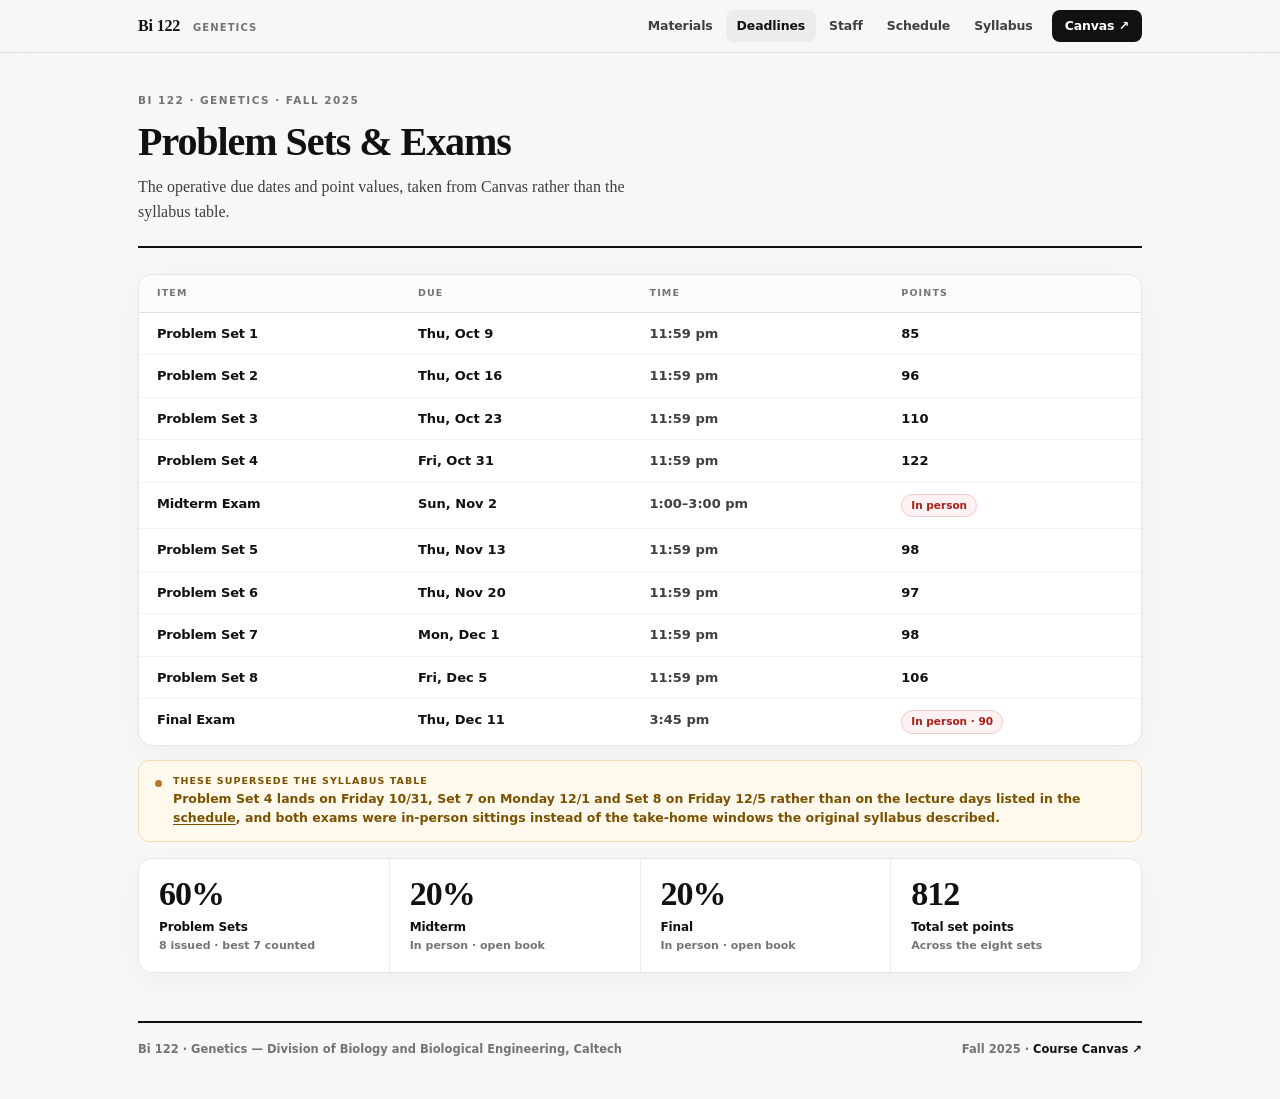
==== deadlines.html @ e80ae0d3 "Split the single page into six The one-page site had grown long enough that finding a handout meant " ====
<!DOCTYPE html>
<html lang="en">
<head>
<meta charset="utf-8">
<meta name="viewport" content="width=device-width, initial-scale=1">
<title>Problem Sets &amp; Exams · Bi 122 Genetics</title>
<meta name="description" content="Problem set due dates, point values and exam times for Bi 122: Genetics.">
<meta name="theme-color" content="#f7f7f5">
<link rel="stylesheet" href="styles.css">
</head>
<body>

<nav class="nav">
  <div class="nav-inner">
    <a class="nav-mark" href="index.html">Bi 122 <span>Genetics</span></a>
    <div class="nav-links">
      <a href="materials.html">Materials</a>
      <a href="deadlines.html" class="active" aria-current="page">Deadlines</a>
      <a href="staff.html">Staff</a>
      <a href="schedule.html">Schedule</a>
      <a href="syllabus.html">Syllabus</a>
      <a class="canvas" href="https://caltech.instructure.com/courses/9095" target="_blank" rel="noopener">Canvas ↗</a>
    </div>
  </div>
</nav>

<div class="shell">

  <header class="pagehead">
    <div class="eyebrow">Bi 122 · Genetics · Fall 2025</div>
    <h1>Problem Sets &amp; Exams</h1>
    <p class="lede">The operative due dates and point values, taken from Canvas rather than the syllabus table.</p>
  </header>

  <section class="section flush">
    <div class="panel">
      <div class="table-scroll">
        <table>
          <thead>
            <tr>
              <th scope="col">Item</th><th scope="col">Due</th>
              <th scope="col">Time</th><th scope="col">Points</th>
            </tr>
          </thead>
          <tbody>
            <tr><td class="topic">Problem Set 1</td><td class="date">Thu, Oct 9</td><td>11:59 pm</td><td class="num">85</td></tr>
            <tr><td class="topic">Problem Set 2</td><td class="date">Thu, Oct 16</td><td>11:59 pm</td><td class="num">96</td></tr>
            <tr><td class="topic">Problem Set 3</td><td class="date">Thu, Oct 23</td><td>11:59 pm</td><td class="num">110</td></tr>
            <tr><td class="topic">Problem Set 4</td><td class="date">Fri, Oct 31</td><td>11:59 pm</td><td class="num">122</td></tr>
            <tr class="rule">
              <td class="topic">Midterm Exam</td><td class="date">Sun, Nov 2</td>
              <td>1:00–3:00 pm</td><td><span class="tag exam">In person</span></td>
            </tr>
            <tr class="rule"><td class="topic">Problem Set 5</td><td class="date">Thu, Nov 13</td><td>11:59 pm</td><td class="num">98</td></tr>
            <tr><td class="topic">Problem Set 6</td><td class="date">Thu, Nov 20</td><td>11:59 pm</td><td class="num">97</td></tr>
            <tr><td class="topic">Problem Set 7</td><td class="date">Mon, Dec 1</td><td>11:59 pm</td><td class="num">98</td></tr>
            <tr><td class="topic">Problem Set 8</td><td class="date">Fri, Dec 5</td><td>11:59 pm</td><td class="num">106</td></tr>
            <tr class="rule">
              <td class="topic">Final Exam</td><td class="date">Thu, Dec 11</td>
              <td>3:45 pm</td><td><span class="tag exam">In person · 90</span></td>
            </tr>
          </tbody>
        </table>
      </div>
    </div>

    <div class="callout">
      <div>
        <span class="callout-tag">These supersede the syllabus table</span>
        Problem Set 4 lands on Friday 10/31, Set 7 on Monday 12/1 and Set 8 on Friday 12/5 rather
        than on the lecture days listed in the <a href="schedule.html"><strong>schedule</strong></a>,
        and both exams were in-person sittings
        instead of the take-home windows the original syllabus described.
      </div>
    </div>

    <div class="panel" style="margin-top:16px">
      <div class="stats">
        <div class="stat">
          <div class="stat-value">60%</div>
          <div class="stat-label">Problem Sets</div>
          <div class="stat-sub">8 issued · best 7 counted</div>
        </div>
        <div class="stat">
          <div class="stat-value">20%</div>
          <div class="stat-label">Midterm</div>
          <div class="stat-sub">In person · open book</div>
        </div>
        <div class="stat">
          <div class="stat-value">20%</div>
          <div class="stat-label">Final</div>
          <div class="stat-sub">In person · open book</div>
        </div>
        <div class="stat">
          <div class="stat-value">812</div>
          <div class="stat-label">Total set points</div>
          <div class="stat-sub">Across the eight sets</div>
        </div>
      </div>
    </div>
  </section>

  <footer class="footer">
    <span>Bi 122 · Genetics — Division of Biology and Biological Engineering, Caltech</span>
    <span>Fall 2025 · <a href="https://caltech.instructure.com/courses/9095" target="_blank" rel="noopener">Course Canvas ↗</a></span>
  </footer>

</div>
</body>
</html>
---- styles.css ----
/* ── Bi 122 · Genetics ─────────────────────────────────────────────── */

:root {
  --background: #f7f7f5;
  --panel: #ffffff;
  --surface: #f3f3f1;
  --surface-hover: #ececea;
  --ink: #111111;
  --muted: #747474;
  --muted-strong: #3f3f3f;
  --border: #dededb;
  --border-soft: #ececea;
  --danger: #b42318;
  --shadow: 0 10px 32px rgba(17, 17, 17, 0.055);
  --panel-shadow: 0 8px 28px rgba(0, 0, 0, 0.035);
  --ease: cubic-bezier(0.2, 0.8, 0.2, 1);
  --serif: Charter, "Bitstream Charter", "Iowan Old Style", "Palatino Linotype",
    Palatino, "Book Antiqua", Georgia, ui-serif, serif;
  --sans: Inter, ui-sans-serif, system-ui, -apple-system, BlinkMacSystemFont,
    "Segoe UI", sans-serif;
  --mono: ui-monospace, SFMono-Regular, Menlo, Monaco, Consolas, monospace;
}

*,
*::before,
*::after {
  box-sizing: border-box;
}

html {
  scroll-behavior: smooth;
  scroll-padding-top: 76px;
}

body {
  margin: 0;
  min-width: 320px;
  background: var(--background);
  color: var(--ink);
  font-family: var(--sans);
  font-size: 13.5px;
  line-height: 1.5;
  font-synthesis: none;
  text-rendering: optimizeLegibility;
  -webkit-font-smoothing: antialiased;
  -moz-osx-font-smoothing: grayscale;
}

::selection {
  background: #ddddda;
}

a {
  color: var(--ink);
  text-decoration: none;
}

a:focus-visible,
button:focus-visible {
  outline: 2px solid var(--ink);
  outline-offset: 3px;
  border-radius: 3px;
}

/* ── Shell ─────────────────────────────────────────────────────────── */

.shell {
  max-width: 1060px;
  margin: 0 auto;
  padding: 0 28px 40px;
}

/* ── Nav ───────────────────────────────────────────────────────────── */

.nav {
  position: sticky;
  top: 0;
  z-index: 20;
  background: rgba(247, 247, 245, 0.9);
  backdrop-filter: saturate(180%) blur(14px);
  -webkit-backdrop-filter: saturate(180%) blur(14px);
  border-bottom: 1px solid var(--border);
}

.nav-inner {
  max-width: 1060px;
  margin: 0 auto;
  padding: 10px 28px;
  display: flex;
  align-items: center;
  justify-content: space-between;
  gap: 16px;
}

.nav-mark {
  font-family: var(--serif);
  font-size: 16px;
  font-weight: 700;
  letter-spacing: -0.01em;
  white-space: nowrap;
  color: var(--ink);
}

.nav-mark span {
  font-family: var(--sans);
  font-size: 10px;
  font-weight: 800;
  letter-spacing: 0.11em;
  text-transform: uppercase;
  color: var(--muted);
  margin-left: 9px;
}

.nav-links {
  display: flex;
  align-items: center;
  gap: 2px;
  flex-wrap: wrap;
}

.nav-links a {
  display: inline-flex;
  align-items: center;
  height: 32px;
  padding: 0 11px;
  border-radius: 8px;
  font-size: 12.5px;
  font-weight: 650;
  letter-spacing: -0.01em;
  color: var(--muted-strong);
  transition: background 0.18s var(--ease), color 0.18s var(--ease);
}

.nav-links a:hover {
  background: var(--surface-hover);
  color: var(--ink);
}

.nav-links a.active {
  background: var(--surface-hover);
  color: var(--ink);
  font-weight: 700;
}

.nav-links a.canvas {
  margin-left: 6px;
  background: var(--ink);
  color: #fff;
  font-weight: 700;
  padding: 0 13px;
}

.nav-links a.canvas:hover {
  background: #000;
  color: #fff;
}

/* ── Masthead ──────────────────────────────────────────────────────── */

.masthead {
  padding: 52px 0 30px;
  border-bottom: 2px solid var(--ink);
}

.eyebrow {
  font-size: 10.5px;
  font-weight: 800;
  letter-spacing: 0.14em;
  text-transform: uppercase;
  color: var(--muted);
}

.masthead h1 {
  font-family: var(--serif);
  margin: 14px 0 0;
  font-size: clamp(34px, 6vw, 54px);
  font-weight: 700;
  letter-spacing: -0.028em;
  line-height: 1.02;
}

.masthead .lede {
  margin: 14px 0 0;
  max-width: 60ch;
  font-family: var(--serif);
  font-size: 17px;
  line-height: 1.55;
  color: var(--muted-strong);
}

.meta-row {
  display: flex;
  flex-wrap: wrap;
  margin: 28px 0 0;
  background: var(--panel);
  border: 1px solid var(--border-soft);
  border-radius: 12px;
  overflow: hidden;
}

.meta-cell {
  flex: 1 1 138px;
  padding: 12px 15px;
  border-left: 1px solid var(--border-soft);
}

.meta-cell:first-child {
  border-left: 0;
}

.meta-cell dt {
  font-size: 9.5px;
  font-weight: 800;
  letter-spacing: 0.12em;
  text-transform: uppercase;
  color: var(--muted);
}

.meta-cell dd {
  margin: 4px 0 0;
  font-size: 13.5px;
  font-weight: 700;
  letter-spacing: -0.015em;
}

/* ── Page header (subpages) ────────────────────────────────────────── */

.pagehead {
  padding: 40px 0 22px;
  border-bottom: 2px solid var(--ink);
}

.pagehead h1 {
  font-family: var(--serif);
  margin: 12px 0 0;
  font-size: clamp(28px, 4.4vw, 40px);
  font-weight: 700;
  letter-spacing: -0.026em;
  line-height: 1.05;
}

.pagehead .lede {
  margin: 12px 0 0;
  max-width: 62ch;
  font-family: var(--serif);
  font-size: 16px;
  line-height: 1.55;
  color: var(--muted-strong);
}

/* ── Hub cards (home) ──────────────────────────────────────────────── */

.cards {
  display: grid;
  grid-template-columns: repeat(auto-fit, minmax(268px, 1fr));
  gap: 14px;
}

.card {
  display: block;
  padding: 20px 22px 18px;
  background: var(--panel);
  border: 1px solid #e5e5e5;
  border-radius: 14px;
  box-shadow: var(--panel-shadow);
  transition: transform 0.2s var(--ease), box-shadow 0.2s var(--ease),
    border-color 0.2s var(--ease);
}

.card:hover {
  transform: translateY(-3px);
  box-shadow: var(--shadow);
  border-color: #d6d6d3;
}

.card-num {
  font-size: 10px;
  font-weight: 800;
  letter-spacing: 0.13em;
  color: var(--accent-soft, #a8a8a3);
}

.card-title {
  font-family: var(--serif);
  margin-top: 9px;
  font-size: 20px;
  font-weight: 700;
  letter-spacing: -0.022em;
}

.card-desc {
  margin: 8px 0 0;
  font-size: 13px;
  font-weight: 500;
  color: var(--muted-strong);
  line-height: 1.5;
}

.card-meta {
  margin-top: 14px;
  padding-top: 11px;
  border-top: 1px solid var(--border-soft);
  font-size: 11px;
  font-weight: 700;
  letter-spacing: 0.02em;
  color: var(--muted);
}

/* ── Sections ──────────────────────────────────────────────────────── */

.section {
  padding-top: 44px;
}

.section.flush {
  padding-top: 26px;
}

.section-head {
  display: flex;
  align-items: baseline;
  justify-content: space-between;
  gap: 14px;
  flex-wrap: wrap;
  padding-bottom: 10px;
  margin-bottom: 18px;
  border-bottom: 1px solid var(--border);
}

.section h2 {
  font-family: var(--serif);
  margin: 0;
  font-size: 25px;
  font-weight: 700;
  letter-spacing: -0.02em;
}

.section-note {
  font-size: 12px;
  font-weight: 650;
  color: var(--muted);
}

/* ── Panels ────────────────────────────────────────────────────────── */

.panel {
  background: var(--panel);
  border: 1px solid #e5e5e5;
  border-radius: 14px;
  box-shadow: var(--panel-shadow);
  overflow: hidden;
}

.panel-pad {
  padding: 20px 22px;
}

.prose p {
  margin: 0 0 12px;
  color: var(--muted-strong);
  max-width: 76ch;
}

.prose p:last-child {
  margin-bottom: 0;
}

.prose strong {
  color: var(--ink);
  font-weight: 700;
}

.grid-2 {
  display: grid;
  grid-template-columns: repeat(2, 1fr);
  gap: 16px;
}

.sub {
  font-size: 9.5px;
  font-weight: 800;
  letter-spacing: 0.12em;
  text-transform: uppercase;
  color: var(--muted);
  margin-bottom: 10px;
}

/* ── People ────────────────────────────────────────────────────────── */

.people {
  display: grid;
  grid-template-columns: repeat(auto-fit, minmax(196px, 1fr));
  gap: 14px;
}

.person {
  display: flex;
  gap: 13px;
  align-items: center;
  padding: 13px;
  background: var(--panel);
  border: 1px solid #e5e5e5;
  border-radius: 12px;
  box-shadow: var(--panel-shadow);
  transition: transform 0.2s var(--ease), box-shadow 0.2s var(--ease);
}

.person:hover {
  transform: translateY(-2px);
  box-shadow: var(--shadow);
}

.person img {
  flex: none;
  width: 56px;
  height: 74px;
  object-fit: cover;
  border-radius: 8px;
  background: var(--surface);
  border: 1px solid var(--border-soft);
}

.person.lead {
  border-color: #d6d6d3;
}

.person.lead .person-role {
  color: var(--ink);
}

.person-role {
  font-size: 9.5px;
  font-weight: 800;
  letter-spacing: 0.11em;
  text-transform: uppercase;
  color: var(--muted);
}

.person-name {
  font-family: var(--serif);
  font-size: 15px;
  font-weight: 700;
  letter-spacing: -0.015em;
  margin-top: 2px;
}

.person-mail {
  display: block;
  margin-top: 3px;
  font-size: 11.5px;
  font-weight: 600;
  color: var(--muted);
  word-break: break-word;
  transition: color 0.18s var(--ease);
}

.person-mail:hover {
  color: var(--ink);
}

.alumni {
  display: flex;
  flex-wrap: wrap;
  gap: 8px;
  align-items: center;
}

.alum {
  display: inline-flex;
  align-items: baseline;
  gap: 8px;
  padding: 7px 13px;
  border-radius: 999px;
  border: 1px solid var(--border);
  background: var(--panel);
  font-size: 12.5px;
  font-weight: 650;
}

.alum span {
  font-size: 11px;
  color: var(--muted);
  font-weight: 600;
}

/* ── Materials ─────────────────────────────────────────────────────── */

.wk {
  border-bottom: 1px solid var(--border-soft);
}

.wk:last-child {
  border-bottom: 0;
}

.wk-head {
  display: flex;
  align-items: baseline;
  gap: 10px;
  padding: 11px 20px 7px;
  background: #fbfbfa;
  border-bottom: 1px solid var(--border-soft);
}

.wk-num {
  font-size: 10px;
  font-weight: 800;
  letter-spacing: 0.12em;
  text-transform: uppercase;
  color: var(--muted);
}

.file {
  display: flex;
  align-items: center;
  gap: 12px;
  padding: 11px 20px;
  border-bottom: 1px solid #f4f4f2;
  transition: background 0.15s var(--ease);
}

.file:last-child {
  border-bottom: 0;
}

.file:hover {
  background: #fafafa;
}

.file-thumb {
  flex: none;
  width: 54px;
  height: 40px;
  object-fit: contain;
  border-radius: 4px;
  border: 1px solid var(--border);
  background: #fff;
}

.file-name {
  font-size: 13.5px;
  font-weight: 700;
  letter-spacing: -0.015em;
  flex: 1;
  min-width: 0;
}

.file-name .rev {
  display: inline-block;
  margin-left: 8px;
  padding: 2px 8px;
  border-radius: 999px;
  background: var(--ink);
  color: #fff;
  font-size: 9.5px;
  font-weight: 800;
  letter-spacing: 0.07em;
  text-transform: uppercase;
  vertical-align: 1px;
}

.file-meta {
  flex: none;
  font-family: var(--mono);
  font-size: 11px;
  color: var(--muted);
  white-space: nowrap;
}

.file-dl {
  flex: none;
  font-size: 11.5px;
  font-weight: 700;
  color: var(--muted);
  padding: 5px 10px;
  border-radius: 8px;
  border: 1px solid transparent;
  transition: all 0.15s var(--ease);
}

.file:hover .file-dl {
  color: var(--ink);
  border-color: var(--border);
  background: var(--panel);
}

/* ── Tables ────────────────────────────────────────────────────────── */

.table-scroll {
  overflow-x: auto;
}

table {
  width: 100%;
  border-collapse: collapse;
  min-width: 600px;
}

thead th {
  text-align: left;
  padding: 11px 18px;
  font-size: 9.5px;
  font-weight: 800;
  letter-spacing: 0.12em;
  text-transform: uppercase;
  color: var(--muted);
  background: #fbfbfa;
  border-bottom: 1px solid var(--border);
  white-space: nowrap;
}

tbody td {
  padding: 11px 18px;
  border-bottom: 1px solid #f4f4f2;
  vertical-align: top;
  font-size: 13px;
  font-weight: 600;
  color: var(--muted-strong);
}

tbody tr:last-child td {
  border-bottom: 0;
}

tbody tr:hover td {
  background: #fafafa;
}

td.week {
  font-size: 10.5px;
  font-weight: 800;
  letter-spacing: 0.07em;
  color: var(--muted);
  white-space: nowrap;
}

td.date {
  font-weight: 700;
  color: var(--ink);
  white-space: nowrap;
  font-variant-numeric: tabular-nums;
}

td.topic {
  font-weight: 700;
  color: var(--ink);
  letter-spacing: -0.015em;
}

td.reading {
  font-family: var(--mono);
  font-size: 11px;
  color: var(--muted);
  white-space: nowrap;
}

td.num {
  font-variant-numeric: tabular-nums;
  font-weight: 700;
  color: var(--ink);
}

.rule td {
  border-top: 1px solid var(--border);
}

.tag {
  display: inline-block;
  padding: 3px 9px;
  border-radius: 999px;
  font-size: 10.5px;
  font-weight: 700;
  white-space: nowrap;
  background: var(--ink);
  border: 1px solid var(--ink);
  color: #fff;
}

.tag.exam {
  background: #fef2f2;
  border-color: #f4c9c9;
  color: #a62016;
}

.row-off td.topic {
  color: var(--muted);
  font-weight: 650;
}

/* ── Stat strip ────────────────────────────────────────────────────── */

.stats {
  display: grid;
  grid-template-columns: repeat(auto-fit, minmax(150px, 1fr));
  gap: 1px;
  background: var(--border-soft);
}

.stat {
  background: var(--panel);
  padding: 18px 20px;
}

.stat-value {
  font-family: var(--serif);
  font-size: clamp(26px, 4.5vw, 34px);
  font-weight: 700;
  letter-spacing: -0.03em;
  line-height: 1;
}

.stat-label {
  margin-top: 7px;
  font-size: 12px;
  font-weight: 700;
  letter-spacing: -0.01em;
}

.stat-sub {
  margin-top: 2px;
  font-size: 11px;
  font-weight: 600;
  color: var(--muted);
}

.scale {
  display: flex;
  flex-wrap: wrap;
  gap: 6px;
  margin-top: 12px;
}

.grade {
  display: inline-flex;
  align-items: baseline;
  gap: 7px;
  padding: 6px 12px;
  border-radius: 999px;
  border: 1px solid #e0e0e0;
  font-size: 12px;
  font-weight: 650;
}

.grade b {
  font-weight: 800;
}

/* ── Callout ───────────────────────────────────────────────────────── */

.callout {
  display: flex;
  gap: 11px;
  padding: 13px 16px;
  border-radius: 11px;
  background: #fff8ec;
  border: 1px solid #f0dcb4;
  color: #7a5200;
  font-size: 12.5px;
  font-weight: 620;
  margin-top: 14px;
}

.callout::before {
  content: "";
  flex: none;
  width: 7px;
  height: 7px;
  margin-top: 6px;
  border-radius: 999px;
  background: #b7791f;
}

.callout a,
.prose a {
  color: inherit;
  text-decoration: underline;
  text-decoration-thickness: 1px;
  text-underline-offset: 2px;
}

.callout a:hover,
.prose a:hover {
  text-decoration-thickness: 2px;
}

.callout-tag {
  display: block;
  font-weight: 800;
  font-size: 9.5px;
  letter-spacing: 0.11em;
  text-transform: uppercase;
  margin-bottom: 2px;
}

.callout.plain {
  background: var(--surface);
  border-color: var(--border);
  color: var(--muted-strong);
}

.callout.plain::before {
  background: var(--muted);
}

/* ── Book ──────────────────────────────────────────────────────────── */

.book {
  display: flex;
  gap: 14px;
  align-items: flex-start;
}

.book-spine {
  flex: none;
  width: 40px;
  height: 56px;
  border-radius: 3px 7px 7px 3px;
  background: var(--surface);
  border: 1px solid var(--border);
  border-left: 4px solid var(--ink);
}

.book-title {
  font-family: var(--serif);
  font-size: 16px;
  font-weight: 700;
  letter-spacing: -0.015em;
}

.book-meta {
  margin-top: 3px;
  font-size: 12.5px;
  font-weight: 600;
  color: var(--muted);
}

.isbn {
  display: inline-block;
  margin-top: 8px;
  padding: 3px 8px;
  border-radius: 6px;
  background: var(--surface);
  border: 1px solid var(--border-soft);
  font-family: var(--mono);
  font-size: 10.5px;
  color: var(--muted-strong);
}

/* ── Document viewer ───────────────────────────────────────────────── */

.viewer {
  position: fixed;
  inset: 0;
  z-index: 60;
  display: flex;
  flex-direction: column;
  padding: 22px;
  gap: 12px;
  background: rgba(24, 24, 22, 0.55);
  backdrop-filter: blur(6px);
  -webkit-backdrop-filter: blur(6px);
  animation: viewer-in 0.2s var(--ease);
}

.viewer[hidden] {
  display: none;
}

@keyframes viewer-in {
  from { opacity: 0; }
  to   { opacity: 1; }
}

.viewer-bar {
  flex: none;
  display: flex;
  align-items: center;
  justify-content: space-between;
  gap: 14px;
  max-width: 1200px;
  width: 100%;
  margin: 0 auto;
}

.viewer-title {
  font-family: var(--serif);
  font-size: 17px;
  font-weight: 700;
  letter-spacing: -0.015em;
  color: #fff;
  overflow: hidden;
  text-overflow: ellipsis;
  white-space: nowrap;
}

.viewer-actions {
  flex: none;
  display: flex;
  gap: 7px;
}

.vbtn {
  display: inline-flex;
  align-items: center;
  height: 32px;
  padding: 0 13px;
  border-radius: 9px;
  border: 1px solid rgba(255, 255, 255, 0.28);
  background: transparent;
  color: #fff;
  font-family: var(--sans);
  font-size: 12.5px;
  font-weight: 700;
  letter-spacing: -0.01em;
  cursor: pointer;
  transition: background 0.15s var(--ease), border-color 0.15s var(--ease);
}

.vbtn:hover {
  background: rgba(255, 255, 255, 0.14);
  border-color: rgba(255, 255, 255, 0.5);
}

.vbtn.solid {
  background: #fff;
  border-color: #fff;
  color: var(--ink);
}

.vbtn.solid:hover {
  background: #ececea;
}

.viewer:focus-visible,
.vbtn:focus-visible {
  outline: 2px solid #fff;
  outline-offset: 3px;
}

.viewer-body {
  flex: 1;
  min-height: 0;
  max-width: 1200px;
  width: 100%;
  margin: 0 auto;
  border-radius: 12px;
  overflow: hidden;
  background: var(--panel);
  box-shadow: 0 24px 60px rgba(0, 0, 0, 0.3);
}

.viewer-body iframe {
  width: 100%;
  height: 100%;
  border: 0;
  display: block;
}

@media (max-width: 640px) {
  .viewer {
    padding: 12px;
    gap: 9px;
  }
  .viewer-title {
    font-size: 14px;
  }
  .vbtn {
    height: 34px;
    padding: 0 11px;
    font-size: 12px;
  }
  #viewerTab {
    display: none;
  }
}

/* ── Footer ────────────────────────────────────────────────────────── */

.footer {
  margin-top: 48px;
  border-top: 2px solid var(--ink);
  padding: 18px 0 0;
  display: flex;
  justify-content: space-between;
  gap: 12px;
  flex-wrap: wrap;
  font-size: 11.5px;
  font-weight: 650;
  color: var(--muted);
}

/* ── Responsive ────────────────────────────────────────────────────── */

@media (max-width: 900px) {
  .nav-inner {
    flex-direction: column;
    align-items: flex-start;
    gap: 6px;
  }
  .grid-2 {
    grid-template-columns: 1fr;
  }
}

@media (max-width: 640px) {
  .shell {
    padding: 0 16px 32px;
  }
  .nav-inner {
    padding: 9px 16px;
  }
  .masthead {
    padding: 30px 0 24px;
  }
  .panel-pad {
    padding: 16px;
  }
  .file,
  .wk-head {
    padding-left: 14px;
    padding-right: 14px;
  }
  .file-meta {
    display: none;
  }
  .stat {
    padding: 15px 16px;
  }
}

@media (prefers-reduced-motion: reduce) {
  html {
    scroll-behavior: auto;
  }
  *,
  *::before,
  *::after {
    transition-duration: 0.01ms !important;
    animation-duration: 0.01ms !important;
  }
}
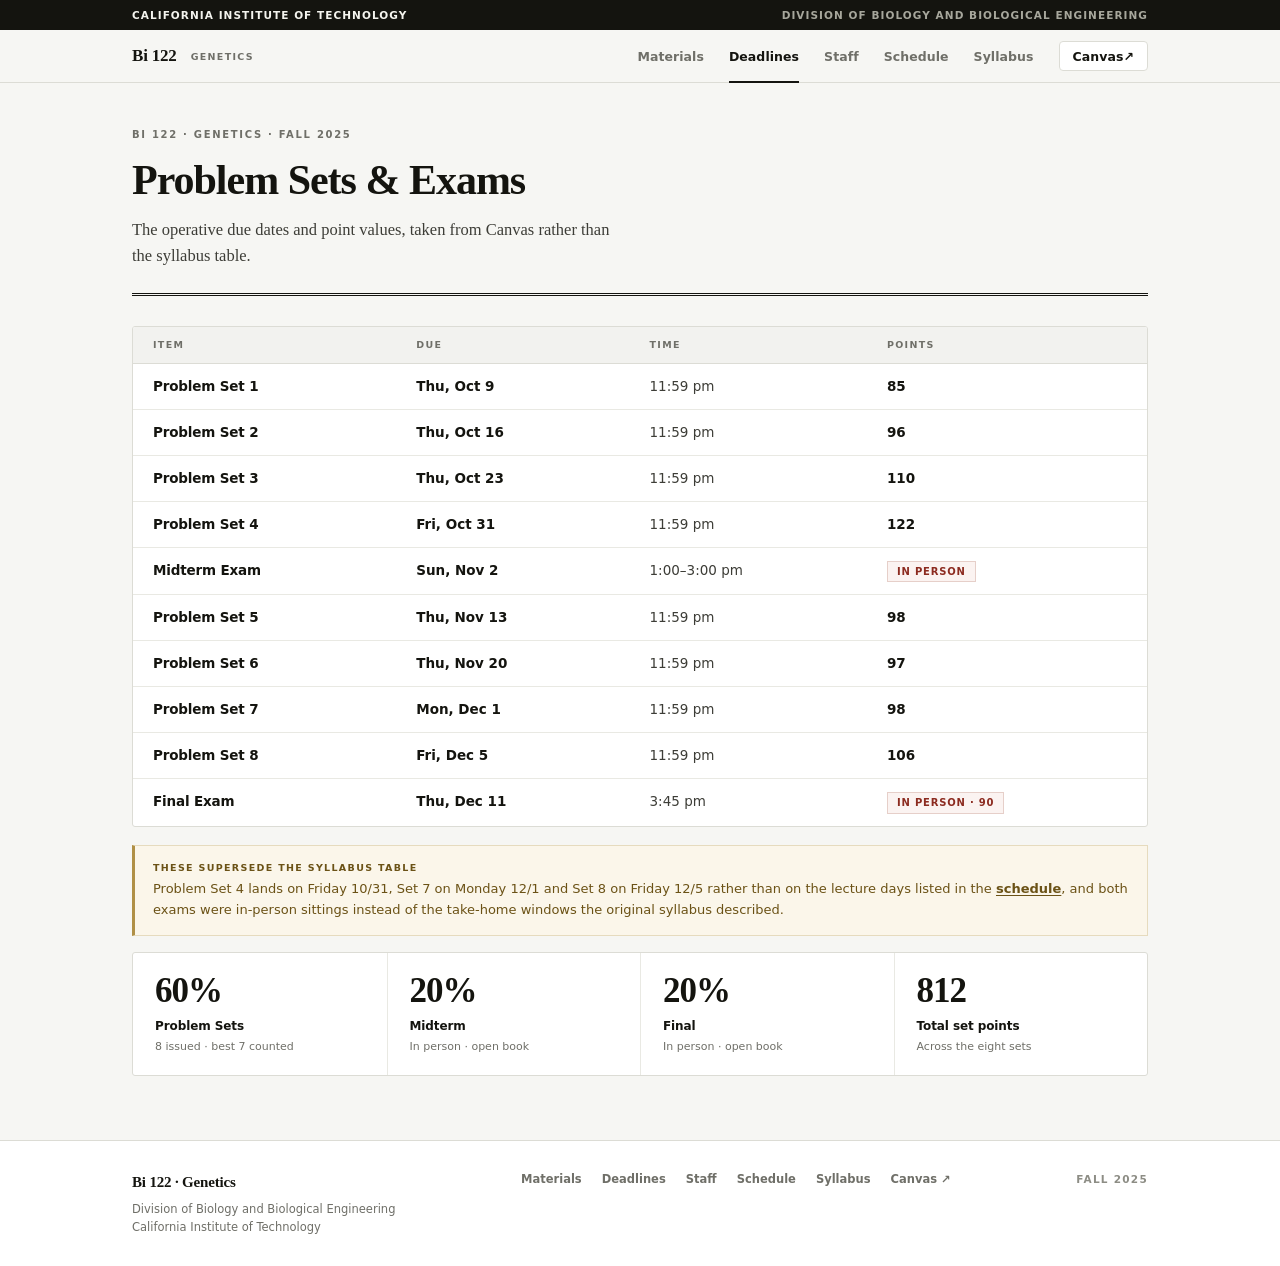
==== commit efc93e40: "Restyle toward an institutional look Trades the card-and-shadow treatment for a flat, ruled system: " ====
--- a/deadlines.html
+++ b/deadlines.html
@@ -6,25 +6,42 @@
 <title>Problem Sets &amp; Exams · Bi 122 Genetics</title>
 <meta name="description" content="Problem set due dates, point values and exam times for Bi 122: Genetics.">
 <meta name="theme-color" content="#f7f7f5">
+<link rel="icon" href="favicon.svg" type="image/svg+xml">
+<meta property="og:type" content="website">
+<meta property="og:site_name" content="Bi 122 · Genetics — Caltech">
+<meta property="og:title" content="Problem Sets &amp; Exams · Bi 122 Genetics">
+<meta property="og:description" content="Problem set due dates, point values and exam times for Bi 122: Genetics.">
+<meta property="og:url" content="https://bi122resources.rishib.com/deadlines.html">
+<meta name="twitter:card" content="summary">
+<link rel="canonical" href="https://bi122resources.rishib.com/deadlines.html">
 <link rel="stylesheet" href="styles.css">
 </head>
 <body>
 
-<nav class="nav">
+<a class="skip" href="#main">Skip to content</a>
+
+<div class="topbar">
+  <div class="topbar-inner">
+    <span class="topbar-org">California Institute of Technology</span>
+    <span class="topbar-div">Division of Biology and Biological Engineering</span>
+  </div>
+</div>
+
+<nav class="nav" aria-label="Course sections">
   <div class="nav-inner">
-    <a class="nav-mark" href="index.html">Bi 122 <span>Genetics</span></a>
+    <a class="nav-mark" href="index.html">Bi&nbsp;122 <span>Genetics</span></a>
     <div class="nav-links">
       <a href="materials.html">Materials</a>
       <a href="deadlines.html" class="active" aria-current="page">Deadlines</a>
       <a href="staff.html">Staff</a>
       <a href="schedule.html">Schedule</a>
       <a href="syllabus.html">Syllabus</a>
-      <a class="canvas" href="https://caltech.instructure.com/courses/9095" target="_blank" rel="noopener">Canvas ↗</a>
+      <a class="canvas" href="https://caltech.instructure.com/courses/9095" target="_blank" rel="noopener">Canvas <span aria-hidden="true">↗</span></a>
     </div>
   </div>
 </nav>
 
-<div class="shell">
+<main class="shell" id="main">
 
   <header class="pagehead">
     <div class="eyebrow">Bi 122 · Genetics · Fall 2025</div>
@@ -100,11 +117,25 @@
     </div>
   </section>
 
-  <footer class="footer">
-    <span>Bi 122 · Genetics — Division of Biology and Biological Engineering, Caltech</span>
-    <span>Fall 2025 · <a href="https://caltech.instructure.com/courses/9095" target="_blank" rel="noopener">Course Canvas ↗</a></span>
-  </footer>
+</main>
 
-</div>
+<footer class="footer">
+  <div class="footer-inner">
+    <div class="footer-brand">
+      <div class="footer-title">Bi 122 · Genetics</div>
+      <div class="footer-sub">Division of Biology and Biological Engineering<br>
+        California Institute of Technology</div>
+    </div>
+    <nav class="footer-links" aria-label="Footer">
+      <a href="materials.html">Materials</a>
+      <a href="deadlines.html">Deadlines</a>
+      <a href="staff.html">Staff</a>
+      <a href="schedule.html">Schedule</a>
+      <a href="syllabus.html">Syllabus</a>
+      <a href="https://caltech.instructure.com/courses/9095" target="_blank" rel="noopener">Canvas ↗</a>
+    </nav>
+    <div class="footer-meta">Fall 2025</div>
+  </div>
+</footer>
 </body>
 </html>
--- a/styles.css
+++ b/styles.css
@@ -1,24 +1,34 @@
-/* ── Bi 122 · Genetics ─────────────────────────────────────────────── */
+/* ══ Bi 122 · Genetics ═══════════════════════════════════════════════
+   A flat, ruled, typographic system: paper ground, hairline borders,
+   no drop shadows. Colour is reserved for status.
+   ═══════════════════════════════════════════════════════════════════ */
 
 :root {
-  --background: #f7f7f5;
+  --paper: #f6f6f3;
   --panel: #ffffff;
-  --surface: #f3f3f1;
-  --surface-hover: #ececea;
-  --ink: #111111;
-  --muted: #747474;
-  --muted-strong: #3f3f3f;
-  --border: #dededb;
-  --border-soft: #ececea;
-  --danger: #b42318;
-  --shadow: 0 10px 32px rgba(17, 17, 17, 0.055);
-  --panel-shadow: 0 8px 28px rgba(0, 0, 0, 0.035);
+  --surface: #f2f2ef;
+  --surface-hover: #eceae6;
+  --ink: #14140f;
+  --ink-soft: #3d3d37;
+  --muted: #6f6f68;
+  --muted-light: #8d8d85;
+  --rule: #dcdcd5;
+  --rule-soft: #e9e9e3;
+  --rule-strong: #14140f;
+  --danger: #8c2b20;
+  --danger-bg: #fbf3f1;
+  --danger-rule: #e6cfc9;
+  --warn: #6b5216;
+  --warn-bg: #fbf6ea;
+  --warn-rule: #e6dbbe;
   --ease: cubic-bezier(0.2, 0.8, 0.2, 1);
   --serif: Charter, "Bitstream Charter", "Iowan Old Style", "Palatino Linotype",
     Palatino, "Book Antiqua", Georgia, ui-serif, serif;
   --sans: Inter, ui-sans-serif, system-ui, -apple-system, BlinkMacSystemFont,
     "Segoe UI", sans-serif;
   --mono: ui-monospace, SFMono-Regular, Menlo, Monaco, Consolas, monospace;
+  --gutter: 32px;
+  --measure: 1080px;
 }
 
 *,
@@ -28,26 +38,26 @@
 }
 
 html {
-  scroll-behavior: smooth;
-  scroll-padding-top: 76px;
+  -webkit-text-size-adjust: 100%;
 }
 
 body {
   margin: 0;
   min-width: 320px;
-  background: var(--background);
+  background: var(--paper);
   color: var(--ink);
   font-family: var(--sans);
-  font-size: 13.5px;
-  line-height: 1.5;
+  font-size: 14px;
+  line-height: 1.55;
   font-synthesis: none;
   text-rendering: optimizeLegibility;
   -webkit-font-smoothing: antialiased;
   -moz-osx-font-smoothing: grayscale;
+  font-variant-numeric: tabular-nums;
 }
 
 ::selection {
-  background: #ddddda;
+  background: #dcdcd3;
 }
 
 a {
@@ -55,19 +65,50 @@
   text-decoration: none;
 }
 
-a:focus-visible,
-button:focus-visible {
+:focus-visible {
   outline: 2px solid var(--ink);
   outline-offset: 3px;
-  border-radius: 3px;
-}
-
-/* ── Shell ─────────────────────────────────────────────────────────── */
-
-.shell {
-  max-width: 1060px;
+  border-radius: 2px;
+}
+
+.skip {
+  position: absolute;
+  left: -9999px;
+  top: 0;
+  z-index: 100;
+  padding: 10px 16px;
+  background: var(--ink);
+  color: #fff;
+  font-size: 13px;
+  font-weight: 700;
+}
+
+.skip:focus {
+  left: 0;
+}
+
+/* ── Top bar ───────────────────────────────────────────────────────── */
+
+.topbar {
+  background: var(--ink);
+  color: #f4f4ee;
+}
+
+.topbar-inner {
+  max-width: var(--measure);
   margin: 0 auto;
-  padding: 0 28px 40px;
+  padding: 7px var(--gutter);
+  display: flex;
+  justify-content: space-between;
+  gap: 16px;
+  font-size: 10.5px;
+  font-weight: 700;
+  letter-spacing: 0.1em;
+  text-transform: uppercase;
+}
+
+.topbar-div {
+  color: #a7a79c;
 }
 
 /* ── Nav ───────────────────────────────────────────────────────────── */
@@ -76,268 +117,232 @@
   position: sticky;
   top: 0;
   z-index: 20;
-  background: rgba(247, 247, 245, 0.9);
-  backdrop-filter: saturate(180%) blur(14px);
-  -webkit-backdrop-filter: saturate(180%) blur(14px);
-  border-bottom: 1px solid var(--border);
+  background: rgba(246, 246, 243, 0.94);
+  backdrop-filter: saturate(180%) blur(12px);
+  -webkit-backdrop-filter: saturate(180%) blur(12px);
+  border-bottom: 1px solid var(--rule);
 }
 
 .nav-inner {
-  max-width: 1060px;
+  max-width: var(--measure);
   margin: 0 auto;
-  padding: 10px 28px;
+  padding: 11px var(--gutter);
   display: flex;
   align-items: center;
   justify-content: space-between;
-  gap: 16px;
+  gap: 20px;
 }
 
 .nav-mark {
   font-family: var(--serif);
-  font-size: 16px;
-  font-weight: 700;
-  letter-spacing: -0.01em;
+  font-size: 17px;
+  font-weight: 700;
+  letter-spacing: -0.012em;
   white-space: nowrap;
   color: var(--ink);
 }
 
 .nav-mark span {
   font-family: var(--sans);
+  font-size: 9.5px;
+  font-weight: 800;
+  letter-spacing: 0.14em;
+  text-transform: uppercase;
+  color: var(--muted);
+  margin-left: 10px;
+  vertical-align: 1px;
+}
+
+.nav-links {
+  display: flex;
+  align-items: center;
+  gap: 1px;
+  flex-wrap: wrap;
+}
+
+.nav-links a {
+  position: relative;
+  display: inline-flex;
+  align-items: center;
+  height: 30px;
+  padding: 0 12px;
+  font-size: 12.5px;
+  font-weight: 620;
+  letter-spacing: 0.005em;
+  color: var(--muted);
+  transition: color 0.15s var(--ease);
+}
+
+.nav-links a::after {
+  content: "";
+  position: absolute;
+  left: 12px;
+  right: 12px;
+  bottom: -12px;
+  height: 2px;
+  background: transparent;
+  transition: background 0.15s var(--ease);
+}
+
+.nav-links a:hover {
+  color: var(--ink);
+}
+
+.nav-links a.active {
+  color: var(--ink);
+  font-weight: 730;
+}
+
+.nav-links a.active::after {
+  background: var(--ink);
+}
+
+.nav-links a.canvas {
+  margin-left: 12px;
+  height: 30px;
+  padding: 0 13px;
+  border: 1px solid var(--rule);
+  border-radius: 4px;
+  background: var(--panel);
+  color: var(--ink);
+  font-weight: 700;
+}
+
+.nav-links a.canvas:hover {
+  background: var(--ink);
+  border-color: var(--ink);
+  color: #fff;
+}
+
+.nav-links a.canvas::after {
+  display: none;
+}
+
+/* ── Shell ─────────────────────────────────────────────────────────── */
+
+.shell {
+  display: block;
+  max-width: var(--measure);
+  margin: 0 auto;
+  padding: 0 var(--gutter) 64px;
+}
+
+/* ── Mastheads ─────────────────────────────────────────────────────── */
+
+.masthead {
+  padding: 60px 0 34px;
+  border-bottom: 3px double var(--rule-strong);
+}
+
+.pagehead {
+  padding: 44px 0 24px;
+  border-bottom: 3px double var(--rule-strong);
+}
+
+.eyebrow {
   font-size: 10px;
   font-weight: 800;
-  letter-spacing: 0.11em;
-  text-transform: uppercase;
-  color: var(--muted);
-  margin-left: 9px;
-}
-
-.nav-links {
-  display: flex;
-  align-items: center;
-  gap: 2px;
+  letter-spacing: 0.17em;
+  text-transform: uppercase;
+  color: var(--muted);
+}
+
+.masthead h1,
+.pagehead h1 {
+  font-family: var(--serif);
+  margin: 16px 0 0;
+  font-weight: 700;
+  letter-spacing: -0.024em;
+  line-height: 1.04;
+}
+
+.masthead h1 {
+  font-size: clamp(36px, 6vw, 58px);
+}
+
+.pagehead h1 {
+  font-size: clamp(29px, 4.4vw, 42px);
+}
+
+.masthead .lede,
+.pagehead .lede {
+  margin: 15px 0 0;
+  max-width: 58ch;
+  font-family: var(--serif);
+  font-size: 17.5px;
+  line-height: 1.55;
+  color: var(--ink-soft);
+}
+
+.pagehead .lede {
+  font-size: 16.5px;
+}
+
+.meta-row {
+  display: flex;
   flex-wrap: wrap;
-}
-
-.nav-links a {
-  display: inline-flex;
-  align-items: center;
-  height: 32px;
-  padding: 0 11px;
-  border-radius: 8px;
-  font-size: 12.5px;
-  font-weight: 650;
-  letter-spacing: -0.01em;
-  color: var(--muted-strong);
-  transition: background 0.18s var(--ease), color 0.18s var(--ease);
-}
-
-.nav-links a:hover {
-  background: var(--surface-hover);
-  color: var(--ink);
-}
-
-.nav-links a.active {
-  background: var(--surface-hover);
-  color: var(--ink);
-  font-weight: 700;
-}
-
-.nav-links a.canvas {
-  margin-left: 6px;
-  background: var(--ink);
-  color: #fff;
-  font-weight: 700;
-  padding: 0 13px;
-}
-
-.nav-links a.canvas:hover {
-  background: #000;
-  color: #fff;
-}
-
-/* ── Masthead ──────────────────────────────────────────────────────── */
-
-.masthead {
-  padding: 52px 0 30px;
-  border-bottom: 2px solid var(--ink);
-}
-
-.eyebrow {
-  font-size: 10.5px;
-  font-weight: 800;
-  letter-spacing: 0.14em;
-  text-transform: uppercase;
-  color: var(--muted);
-}
-
-.masthead h1 {
-  font-family: var(--serif);
-  margin: 14px 0 0;
-  font-size: clamp(34px, 6vw, 54px);
-  font-weight: 700;
-  letter-spacing: -0.028em;
-  line-height: 1.02;
-}
-
-.masthead .lede {
-  margin: 14px 0 0;
-  max-width: 60ch;
-  font-family: var(--serif);
-  font-size: 17px;
-  line-height: 1.55;
-  color: var(--muted-strong);
-}
-
-.meta-row {
-  display: flex;
-  flex-wrap: wrap;
-  margin: 28px 0 0;
-  background: var(--panel);
-  border: 1px solid var(--border-soft);
-  border-radius: 12px;
-  overflow: hidden;
+  margin: 32px 0 0;
+  border-top: 1px solid var(--rule);
+  border-bottom: 1px solid var(--rule);
 }
 
 .meta-cell {
-  flex: 1 1 138px;
-  padding: 12px 15px;
-  border-left: 1px solid var(--border-soft);
-}
-
-.meta-cell:first-child {
-  border-left: 0;
+  flex: 1 1 150px;
+  padding: 13px 18px 13px 0;
+}
+
+.meta-cell + .meta-cell {
+  padding-left: 18px;
+  border-left: 1px solid var(--rule-soft);
 }
 
 .meta-cell dt {
   font-size: 9.5px;
   font-weight: 800;
-  letter-spacing: 0.12em;
+  letter-spacing: 0.14em;
   text-transform: uppercase;
   color: var(--muted);
 }
 
 .meta-cell dd {
-  margin: 4px 0 0;
-  font-size: 13.5px;
-  font-weight: 700;
-  letter-spacing: -0.015em;
-}
-
-/* ── Page header (subpages) ────────────────────────────────────────── */
-
-.pagehead {
-  padding: 40px 0 22px;
-  border-bottom: 2px solid var(--ink);
-}
-
-.pagehead h1 {
-  font-family: var(--serif);
-  margin: 12px 0 0;
-  font-size: clamp(28px, 4.4vw, 40px);
-  font-weight: 700;
-  letter-spacing: -0.026em;
-  line-height: 1.05;
-}
-
-.pagehead .lede {
-  margin: 12px 0 0;
-  max-width: 62ch;
-  font-family: var(--serif);
-  font-size: 16px;
-  line-height: 1.55;
-  color: var(--muted-strong);
-}
-
-/* ── Hub cards (home) ──────────────────────────────────────────────── */
-
-.cards {
-  display: grid;
-  grid-template-columns: repeat(auto-fit, minmax(268px, 1fr));
-  gap: 14px;
-}
-
-.card {
-  display: block;
-  padding: 20px 22px 18px;
-  background: var(--panel);
-  border: 1px solid #e5e5e5;
-  border-radius: 14px;
-  box-shadow: var(--panel-shadow);
-  transition: transform 0.2s var(--ease), box-shadow 0.2s var(--ease),
-    border-color 0.2s var(--ease);
-}
-
-.card:hover {
-  transform: translateY(-3px);
-  box-shadow: var(--shadow);
-  border-color: #d6d6d3;
-}
-
-.card-num {
-  font-size: 10px;
-  font-weight: 800;
-  letter-spacing: 0.13em;
-  color: var(--accent-soft, #a8a8a3);
-}
-
-.card-title {
-  font-family: var(--serif);
-  margin-top: 9px;
-  font-size: 20px;
-  font-weight: 700;
-  letter-spacing: -0.022em;
-}
-
-.card-desc {
-  margin: 8px 0 0;
-  font-size: 13px;
-  font-weight: 500;
-  color: var(--muted-strong);
-  line-height: 1.5;
-}
-
-.card-meta {
-  margin-top: 14px;
-  padding-top: 11px;
-  border-top: 1px solid var(--border-soft);
-  font-size: 11px;
-  font-weight: 700;
-  letter-spacing: 0.02em;
-  color: var(--muted);
+  margin: 5px 0 0;
+  font-size: 14px;
+  font-weight: 650;
+  letter-spacing: -0.008em;
 }
 
 /* ── Sections ──────────────────────────────────────────────────────── */
 
 .section {
-  padding-top: 44px;
+  padding-top: 46px;
 }
 
 .section.flush {
-  padding-top: 26px;
+  padding-top: 30px;
 }
 
 .section-head {
   display: flex;
   align-items: baseline;
   justify-content: space-between;
-  gap: 14px;
+  gap: 16px;
   flex-wrap: wrap;
-  padding-bottom: 10px;
-  margin-bottom: 18px;
-  border-bottom: 1px solid var(--border);
+  padding-bottom: 9px;
+  margin-bottom: 20px;
+  border-bottom: 1px solid var(--rule-strong);
 }
 
 .section h2 {
   font-family: var(--serif);
   margin: 0;
-  font-size: 25px;
-  font-weight: 700;
-  letter-spacing: -0.02em;
+  font-size: 24px;
+  font-weight: 700;
+  letter-spacing: -0.018em;
 }
 
 .section-note {
   font-size: 12px;
-  font-weight: 650;
+  font-weight: 620;
   color: var(--muted);
 }
 
@@ -345,20 +350,19 @@
 
 .panel {
   background: var(--panel);
-  border: 1px solid #e5e5e5;
-  border-radius: 14px;
-  box-shadow: var(--panel-shadow);
+  border: 1px solid var(--rule);
+  border-radius: 3px;
   overflow: hidden;
 }
 
 .panel-pad {
-  padding: 20px 22px;
+  padding: 24px 26px;
 }
 
 .prose p {
-  margin: 0 0 12px;
-  color: var(--muted-strong);
-  max-width: 76ch;
+  margin: 0 0 13px;
+  color: var(--ink-soft);
+  max-width: 74ch;
 }
 
 .prose p:last-child {
@@ -368,220 +372,290 @@
 .prose strong {
   color: var(--ink);
   font-weight: 700;
+}
+
+.prose a,
+.callout a {
+  color: inherit;
+  text-decoration: underline;
+  text-decoration-thickness: 1px;
+  text-underline-offset: 2px;
+}
+
+.prose a:hover,
+.callout a:hover {
+  text-decoration-thickness: 2px;
 }
 
 .grid-2 {
   display: grid;
   grid-template-columns: repeat(2, 1fr);
-  gap: 16px;
+  gap: 18px;
 }
 
 .sub {
   font-size: 9.5px;
   font-weight: 800;
-  letter-spacing: 0.12em;
-  text-transform: uppercase;
-  color: var(--muted);
-  margin-bottom: 10px;
+  letter-spacing: 0.14em;
+  text-transform: uppercase;
+  color: var(--muted);
+  padding-bottom: 9px;
+  margin-bottom: 14px;
+  border-bottom: 1px solid var(--rule-soft);
+}
+
+/* ── Hub cards (home) ──────────────────────────────────────────────── */
+
+.cards {
+  display: grid;
+  grid-template-columns: repeat(auto-fit, minmax(272px, 1fr));
+  gap: 0;
+  border-top: 1px solid var(--rule);
+  border-left: 1px solid var(--rule);
+}
+
+.card {
+  display: flex;
+  flex-direction: column;
+  padding: 24px 26px 22px;
+  background: var(--panel);
+  border-right: 1px solid var(--rule);
+  border-bottom: 1px solid var(--rule);
+  transition: background 0.15s var(--ease);
+}
+
+.card:hover {
+  background: #fbfbf9;
+}
+
+.card-num {
+  font-family: var(--mono);
+  font-size: 10.5px;
+  font-weight: 600;
+  letter-spacing: 0.1em;
+  color: var(--muted-light);
+}
+
+.card-title {
+  font-family: var(--serif);
+  margin-top: 12px;
+  font-size: 21px;
+  font-weight: 700;
+  letter-spacing: -0.02em;
+}
+
+.card:hover .card-title {
+  text-decoration: underline;
+  text-decoration-thickness: 1px;
+  text-underline-offset: 3px;
+}
+
+.card-desc {
+  flex: 1;
+  margin: 9px 0 0;
+  font-size: 13.5px;
+  color: var(--ink-soft);
+  line-height: 1.55;
+}
+
+.card-meta {
+  margin-top: 18px;
+  padding-top: 12px;
+  border-top: 1px solid var(--rule-soft);
+  font-size: 10.5px;
+  font-weight: 700;
+  letter-spacing: 0.09em;
+  text-transform: uppercase;
+  color: var(--muted);
 }
 
 /* ── People ────────────────────────────────────────────────────────── */
 
 .people {
   display: grid;
-  grid-template-columns: repeat(auto-fit, minmax(196px, 1fr));
-  gap: 14px;
+  grid-template-columns: repeat(auto-fit, minmax(210px, 1fr));
+  gap: 0;
+  border-top: 1px solid var(--rule);
+  border-left: 1px solid var(--rule);
+  background: var(--panel);
 }
 
 .person {
   display: flex;
-  gap: 13px;
+  gap: 15px;
   align-items: center;
-  padding: 13px;
-  background: var(--panel);
-  border: 1px solid #e5e5e5;
-  border-radius: 12px;
-  box-shadow: var(--panel-shadow);
-  transition: transform 0.2s var(--ease), box-shadow 0.2s var(--ease);
-}
-
-.person:hover {
-  transform: translateY(-2px);
-  box-shadow: var(--shadow);
+  padding: 18px;
+  border-right: 1px solid var(--rule);
+  border-bottom: 1px solid var(--rule);
 }
 
 .person img {
   flex: none;
-  width: 56px;
-  height: 74px;
+  width: 58px;
+  height: 76px;
   object-fit: cover;
-  border-radius: 8px;
+  border-radius: 2px;
   background: var(--surface);
-  border: 1px solid var(--border-soft);
-}
-
-.person.lead {
-  border-color: #d6d6d3;
+  filter: grayscale(1) contrast(1.02);
+  transition: filter 0.25s var(--ease);
+}
+
+.person:hover img {
+  filter: grayscale(0);
+}
+
+.person-role {
+  font-size: 9px;
+  font-weight: 800;
+  letter-spacing: 0.14em;
+  text-transform: uppercase;
+  color: var(--muted);
 }
 
 .person.lead .person-role {
   color: var(--ink);
 }
 
-.person-role {
+.person-name {
+  font-family: var(--serif);
+  font-size: 16px;
+  font-weight: 700;
+  letter-spacing: -0.015em;
+  margin-top: 3px;
+}
+
+.person-mail {
+  display: block;
+  margin-top: 4px;
+  font-size: 11.5px;
+  font-weight: 600;
+  color: var(--muted);
+  word-break: break-word;
+}
+
+.person-mail:hover {
+  color: var(--ink);
+  text-decoration: underline;
+  text-underline-offset: 2px;
+}
+
+.alumni {
+  display: flex;
+  flex-wrap: wrap;
+  gap: 20px;
+  align-items: baseline;
+}
+
+.alum {
+  font-size: 13.5px;
+  font-weight: 650;
+}
+
+.alum span {
+  font-size: 10.5px;
+  font-weight: 700;
+  letter-spacing: 0.09em;
+  text-transform: uppercase;
+  color: var(--muted-light);
+  margin-left: 7px;
+}
+
+/* ── Materials ─────────────────────────────────────────────────────── */
+
+.wk-head {
+  padding: 10px 22px;
+  background: var(--surface);
+  border-bottom: 1px solid var(--rule);
+  border-top: 1px solid var(--rule);
+}
+
+.wk:first-child .wk-head {
+  border-top: 0;
+}
+
+.wk-num {
   font-size: 9.5px;
   font-weight: 800;
-  letter-spacing: 0.11em;
-  text-transform: uppercase;
-  color: var(--muted);
-}
-
-.person-name {
-  font-family: var(--serif);
-  font-size: 15px;
-  font-weight: 700;
-  letter-spacing: -0.015em;
-  margin-top: 2px;
-}
-
-.person-mail {
-  display: block;
-  margin-top: 3px;
-  font-size: 11.5px;
-  font-weight: 600;
-  color: var(--muted);
-  word-break: break-word;
-  transition: color 0.18s var(--ease);
-}
-
-.person-mail:hover {
-  color: var(--ink);
-}
-
-.alumni {
-  display: flex;
-  flex-wrap: wrap;
-  gap: 8px;
+  letter-spacing: 0.15em;
+  text-transform: uppercase;
+  color: var(--muted);
+}
+
+.file {
+  display: flex;
   align-items: center;
-}
-
-.alum {
-  display: inline-flex;
-  align-items: baseline;
-  gap: 8px;
-  padding: 7px 13px;
-  border-radius: 999px;
-  border: 1px solid var(--border);
-  background: var(--panel);
-  font-size: 12.5px;
-  font-weight: 650;
-}
-
-.alum span {
-  font-size: 11px;
-  color: var(--muted);
-  font-weight: 600;
-}
-
-/* ── Materials ─────────────────────────────────────────────────────── */
-
-.wk {
-  border-bottom: 1px solid var(--border-soft);
-}
-
-.wk:last-child {
+  gap: 15px;
+  padding: 12px 22px;
+  border-bottom: 1px solid var(--rule-soft);
+  transition: background 0.14s var(--ease);
+}
+
+.wk:last-child .file:last-child {
   border-bottom: 0;
 }
 
-.wk-head {
-  display: flex;
-  align-items: baseline;
-  gap: 10px;
-  padding: 11px 20px 7px;
-  background: #fbfbfa;
-  border-bottom: 1px solid var(--border-soft);
-}
-
-.wk-num {
-  font-size: 10px;
-  font-weight: 800;
-  letter-spacing: 0.12em;
-  text-transform: uppercase;
-  color: var(--muted);
-}
-
-.file {
-  display: flex;
-  align-items: center;
-  gap: 12px;
-  padding: 11px 20px;
-  border-bottom: 1px solid #f4f4f2;
-  transition: background 0.15s var(--ease);
-}
-
-.file:last-child {
-  border-bottom: 0;
-}
-
 .file:hover {
-  background: #fafafa;
+  background: #fbfbf9;
 }
 
 .file-thumb {
   flex: none;
-  width: 54px;
-  height: 40px;
+  width: 52px;
+  height: 39px;
   object-fit: contain;
-  border-radius: 4px;
-  border: 1px solid var(--border);
+  border: 1px solid var(--rule);
   background: #fff;
 }
 
 .file-name {
-  font-size: 13.5px;
-  font-weight: 700;
-  letter-spacing: -0.015em;
+  font-size: 14px;
+  font-weight: 650;
+  letter-spacing: -0.012em;
   flex: 1;
   min-width: 0;
 }
 
+.file:hover .file-name {
+  text-decoration: underline;
+  text-decoration-thickness: 1px;
+  text-underline-offset: 3px;
+}
+
 .file-name .rev {
   display: inline-block;
-  margin-left: 8px;
-  padding: 2px 8px;
-  border-radius: 999px;
-  background: var(--ink);
-  color: #fff;
-  font-size: 9.5px;
+  margin-left: 9px;
+  padding: 1px 7px;
+  border: 1px solid var(--rule);
+  background: var(--surface);
+  color: var(--muted);
+  font-size: 9px;
   font-weight: 800;
-  letter-spacing: 0.07em;
-  text-transform: uppercase;
-  vertical-align: 1px;
+  letter-spacing: 0.1em;
+  text-transform: uppercase;
+  vertical-align: 1.5px;
 }
 
 .file-meta {
   flex: none;
   font-family: var(--mono);
   font-size: 11px;
-  color: var(--muted);
+  color: var(--muted-light);
   white-space: nowrap;
 }
 
 .file-dl {
   flex: none;
-  font-size: 11.5px;
-  font-weight: 700;
-  color: var(--muted);
-  padding: 5px 10px;
-  border-radius: 8px;
-  border: 1px solid transparent;
-  transition: all 0.15s var(--ease);
+  width: 62px;
+  text-align: right;
+  font-size: 11px;
+  font-weight: 800;
+  letter-spacing: 0.09em;
+  text-transform: uppercase;
+  color: var(--muted-light);
 }
 
 .file:hover .file-dl {
   color: var(--ink);
-  border-color: var(--border);
-  background: var(--panel);
 }
 
 /* ── Tables ────────────────────────────────────────────────────────── */
@@ -593,29 +667,28 @@
 table {
   width: 100%;
   border-collapse: collapse;
-  min-width: 600px;
+  min-width: 580px;
 }
 
 thead th {
   text-align: left;
-  padding: 11px 18px;
+  padding: 11px 20px;
   font-size: 9.5px;
   font-weight: 800;
-  letter-spacing: 0.12em;
-  text-transform: uppercase;
-  color: var(--muted);
-  background: #fbfbfa;
-  border-bottom: 1px solid var(--border);
+  letter-spacing: 0.14em;
+  text-transform: uppercase;
+  color: var(--muted);
+  background: var(--surface);
+  border-bottom: 1px solid var(--rule);
   white-space: nowrap;
 }
 
 tbody td {
-  padding: 11px 18px;
-  border-bottom: 1px solid #f4f4f2;
+  padding: 12px 20px;
+  border-bottom: 1px solid var(--rule-soft);
   vertical-align: top;
-  font-size: 13px;
-  font-weight: 600;
-  color: var(--muted-strong);
+  font-size: 13.5px;
+  color: var(--ink-soft);
 }
 
 tbody tr:last-child td {
@@ -623,53 +696,52 @@
 }
 
 tbody tr:hover td {
-  background: #fafafa;
+  background: #fbfbf9;
 }
 
 td.week {
   font-size: 10.5px;
   font-weight: 800;
-  letter-spacing: 0.07em;
-  color: var(--muted);
+  letter-spacing: 0.1em;
+  color: var(--muted-light);
   white-space: nowrap;
 }
 
 td.date {
-  font-weight: 700;
+  font-weight: 650;
   color: var(--ink);
   white-space: nowrap;
-  font-variant-numeric: tabular-nums;
 }
 
 td.topic {
-  font-weight: 700;
-  color: var(--ink);
-  letter-spacing: -0.015em;
+  font-weight: 650;
+  color: var(--ink);
+  letter-spacing: -0.012em;
 }
 
 td.reading {
   font-family: var(--mono);
-  font-size: 11px;
+  font-size: 11.5px;
   color: var(--muted);
   white-space: nowrap;
 }
 
 td.num {
-  font-variant-numeric: tabular-nums;
-  font-weight: 700;
+  font-weight: 650;
   color: var(--ink);
 }
 
 .rule td {
-  border-top: 1px solid var(--border);
+  border-top: 1px solid var(--rule);
 }
 
 .tag {
   display: inline-block;
-  padding: 3px 9px;
-  border-radius: 999px;
-  font-size: 10.5px;
-  font-weight: 700;
+  padding: 2px 9px;
+  font-size: 10px;
+  font-weight: 800;
+  letter-spacing: 0.08em;
+  text-transform: uppercase;
   white-space: nowrap;
   background: var(--ink);
   border: 1px solid var(--ink);
@@ -677,173 +749,155 @@
 }
 
 .tag.exam {
-  background: #fef2f2;
-  border-color: #f4c9c9;
-  color: #a62016;
+  background: var(--danger-bg);
+  border-color: var(--danger-rule);
+  color: var(--danger);
 }
 
 .row-off td.topic {
-  color: var(--muted);
-  font-weight: 650;
+  color: var(--muted-light);
+  font-weight: 600;
+  font-style: italic;
 }
 
 /* ── Stat strip ────────────────────────────────────────────────────── */
 
 .stats {
   display: grid;
-  grid-template-columns: repeat(auto-fit, minmax(150px, 1fr));
-  gap: 1px;
-  background: var(--border-soft);
+  grid-template-columns: repeat(auto-fit, minmax(158px, 1fr));
 }
 
 .stat {
-  background: var(--panel);
-  padding: 18px 20px;
+  padding: 20px 22px;
+  border-left: 1px solid var(--rule-soft);
+}
+
+.stat:first-child {
+  border-left: 0;
 }
 
 .stat-value {
   font-family: var(--serif);
-  font-size: clamp(26px, 4.5vw, 34px);
-  font-weight: 700;
-  letter-spacing: -0.03em;
+  font-size: clamp(27px, 4.5vw, 35px);
+  font-weight: 700;
+  letter-spacing: -0.028em;
   line-height: 1;
 }
 
 .stat-label {
-  margin-top: 7px;
+  margin-top: 9px;
   font-size: 12px;
   font-weight: 700;
-  letter-spacing: -0.01em;
+  letter-spacing: -0.008em;
 }
 
 .stat-sub {
-  margin-top: 2px;
+  margin-top: 3px;
   font-size: 11px;
-  font-weight: 600;
   color: var(--muted);
 }
 
 .scale {
   display: flex;
   flex-wrap: wrap;
-  gap: 6px;
-  margin-top: 12px;
+  margin-top: 14px;
+  border: 1px solid var(--rule-soft);
 }
 
 .grade {
-  display: inline-flex;
+  flex: 1 1 auto;
+  display: flex;
   align-items: baseline;
   gap: 7px;
-  padding: 6px 12px;
-  border-radius: 999px;
-  border: 1px solid #e0e0e0;
+  padding: 8px 13px;
   font-size: 12px;
-  font-weight: 650;
+  font-weight: 620;
+  color: var(--muted);
+  border-left: 1px solid var(--rule-soft);
+  white-space: nowrap;
+}
+
+.grade:first-child {
+  border-left: 0;
 }
 
 .grade b {
-  font-weight: 800;
+  font-family: var(--serif);
+  font-size: 14px;
+  font-weight: 700;
+  color: var(--ink);
 }
 
 /* ── Callout ───────────────────────────────────────────────────────── */
 
 .callout {
-  display: flex;
-  gap: 11px;
-  padding: 13px 16px;
-  border-radius: 11px;
-  background: #fff8ec;
-  border: 1px solid #f0dcb4;
-  color: #7a5200;
-  font-size: 12.5px;
-  font-weight: 620;
-  margin-top: 14px;
-}
-
-.callout::before {
-  content: "";
-  flex: none;
-  width: 7px;
-  height: 7px;
-  margin-top: 6px;
-  border-radius: 999px;
-  background: #b7791f;
-}
-
-.callout a,
-.prose a {
-  color: inherit;
-  text-decoration: underline;
-  text-decoration-thickness: 1px;
-  text-underline-offset: 2px;
-}
-
-.callout a:hover,
-.prose a:hover {
-  text-decoration-thickness: 2px;
+  display: block;
+  padding: 15px 18px;
+  background: var(--warn-bg);
+  border: 1px solid var(--warn-rule);
+  border-left: 3px solid #b09046;
+  color: var(--warn);
+  font-size: 13px;
+  line-height: 1.55;
+  margin-top: 18px;
 }
 
 .callout-tag {
   display: block;
   font-weight: 800;
   font-size: 9.5px;
-  letter-spacing: 0.11em;
-  text-transform: uppercase;
-  margin-bottom: 2px;
+  letter-spacing: 0.14em;
+  text-transform: uppercase;
+  margin-bottom: 4px;
 }
 
 .callout.plain {
-  background: var(--surface);
-  border-color: var(--border);
-  color: var(--muted-strong);
-}
-
-.callout.plain::before {
-  background: var(--muted);
+  background: var(--panel);
+  border-color: var(--rule);
+  border-left-color: var(--muted-light);
+  color: var(--ink-soft);
 }
 
 /* ── Book ──────────────────────────────────────────────────────────── */
 
 .book {
   display: flex;
-  gap: 14px;
+  gap: 16px;
   align-items: flex-start;
 }
 
 .book-spine {
   flex: none;
-  width: 40px;
-  height: 56px;
-  border-radius: 3px 7px 7px 3px;
+  width: 38px;
+  height: 54px;
   background: var(--surface);
-  border: 1px solid var(--border);
-  border-left: 4px solid var(--ink);
+  border: 1px solid var(--rule);
+  border-left: 5px solid var(--ink);
 }
 
 .book-title {
   font-family: var(--serif);
-  font-size: 16px;
-  font-weight: 700;
-  letter-spacing: -0.015em;
+  font-size: 17px;
+  font-weight: 700;
+  font-style: italic;
+  letter-spacing: -0.012em;
 }
 
 .book-meta {
-  margin-top: 3px;
-  font-size: 12.5px;
-  font-weight: 600;
+  margin-top: 4px;
+  font-size: 13px;
   color: var(--muted);
 }
 
 .isbn {
   display: inline-block;
-  margin-top: 8px;
+  margin-top: 9px;
   padding: 3px 8px;
-  border-radius: 6px;
   background: var(--surface);
-  border: 1px solid var(--border-soft);
+  border: 1px solid var(--rule-soft);
   font-family: var(--mono);
   font-size: 10.5px;
-  color: var(--muted-strong);
+  color: var(--ink-soft);
 }
 
 /* ── Document viewer ───────────────────────────────────────────────── */
@@ -854,12 +908,12 @@
   z-index: 60;
   display: flex;
   flex-direction: column;
-  padding: 22px;
-  gap: 12px;
-  background: rgba(24, 24, 22, 0.55);
-  backdrop-filter: blur(6px);
-  -webkit-backdrop-filter: blur(6px);
-  animation: viewer-in 0.2s var(--ease);
+  padding: 24px;
+  gap: 14px;
+  background: rgba(20, 20, 15, 0.62);
+  backdrop-filter: blur(5px);
+  -webkit-backdrop-filter: blur(5px);
+  animation: viewer-in 0.18s var(--ease);
 }
 
 .viewer[hidden] {
@@ -871,20 +925,24 @@
   to   { opacity: 1; }
 }
 
+.viewer-bar,
+.viewer-body {
+  max-width: 1180px;
+  width: 100%;
+  margin: 0 auto;
+}
+
 .viewer-bar {
   flex: none;
   display: flex;
   align-items: center;
   justify-content: space-between;
-  gap: 14px;
-  max-width: 1200px;
-  width: 100%;
-  margin: 0 auto;
+  gap: 16px;
 }
 
 .viewer-title {
   font-family: var(--serif);
-  font-size: 17px;
+  font-size: 18px;
   font-weight: 700;
   letter-spacing: -0.015em;
   color: #fff;
@@ -896,29 +954,30 @@
 .viewer-actions {
   flex: none;
   display: flex;
-  gap: 7px;
+  gap: 8px;
 }
 
 .vbtn {
   display: inline-flex;
   align-items: center;
-  height: 32px;
+  height: 31px;
   padding: 0 13px;
-  border-radius: 9px;
-  border: 1px solid rgba(255, 255, 255, 0.28);
+  border: 1px solid rgba(255, 255, 255, 0.3);
+  border-radius: 3px;
   background: transparent;
   color: #fff;
   font-family: var(--sans);
-  font-size: 12.5px;
-  font-weight: 700;
-  letter-spacing: -0.01em;
+  font-size: 11.5px;
+  font-weight: 700;
+  letter-spacing: 0.05em;
+  text-transform: uppercase;
   cursor: pointer;
   transition: background 0.15s var(--ease), border-color 0.15s var(--ease);
 }
 
 .vbtn:hover {
-  background: rgba(255, 255, 255, 0.14);
-  border-color: rgba(255, 255, 255, 0.5);
+  background: rgba(255, 255, 255, 0.15);
+  border-color: rgba(255, 255, 255, 0.55);
 }
 
 .vbtn.solid {
@@ -928,10 +987,9 @@
 }
 
 .vbtn.solid:hover {
-  background: #ececea;
-}
-
-.viewer:focus-visible,
+  background: #e6e6e0;
+}
+
 .vbtn:focus-visible {
   outline: 2px solid #fff;
   outline-offset: 3px;
@@ -940,13 +998,9 @@
 .viewer-body {
   flex: 1;
   min-height: 0;
-  max-width: 1200px;
-  width: 100%;
-  margin: 0 auto;
-  border-radius: 12px;
+  border-radius: 3px;
   overflow: hidden;
   background: var(--panel);
-  box-shadow: 0 24px 60px rgba(0, 0, 0, 0.3);
 }
 
 .viewer-body iframe {
@@ -956,37 +1010,62 @@
   display: block;
 }
 
-@media (max-width: 640px) {
-  .viewer {
-    padding: 12px;
-    gap: 9px;
-  }
-  .viewer-title {
-    font-size: 14px;
-  }
-  .vbtn {
-    height: 34px;
-    padding: 0 11px;
-    font-size: 12px;
-  }
-  #viewerTab {
-    display: none;
-  }
-}
-
 /* ── Footer ────────────────────────────────────────────────────────── */
 
 .footer {
-  margin-top: 48px;
-  border-top: 2px solid var(--ink);
-  padding: 18px 0 0;
+  border-top: 1px solid var(--rule);
+  background: var(--panel);
+}
+
+.footer-inner {
+  max-width: var(--measure);
+  margin: 0 auto;
+  padding: 30px var(--gutter);
   display: flex;
   justify-content: space-between;
-  gap: 12px;
+  align-items: flex-start;
+  gap: 26px;
   flex-wrap: wrap;
+}
+
+.footer-title {
+  font-family: var(--serif);
+  font-size: 15px;
+  font-weight: 700;
+  letter-spacing: -0.012em;
+}
+
+.footer-sub {
+  margin-top: 5px;
+  font-size: 11.5px;
+  line-height: 1.6;
+  color: var(--muted);
+}
+
+.footer-links {
+  display: flex;
+  flex-wrap: wrap;
+  gap: 6px 20px;
+}
+
+.footer-links a {
   font-size: 11.5px;
   font-weight: 650;
   color: var(--muted);
+}
+
+.footer-links a:hover {
+  color: var(--ink);
+  text-decoration: underline;
+  text-underline-offset: 2px;
+}
+
+.footer-meta {
+  font-size: 10.5px;
+  font-weight: 700;
+  letter-spacing: 0.12em;
+  text-transform: uppercase;
+  color: var(--muted-light);
 }
 
 /* ── Responsive ────────────────────────────────────────────────────── */
@@ -995,43 +1074,76 @@
   .nav-inner {
     flex-direction: column;
     align-items: flex-start;
-    gap: 6px;
+    gap: 8px;
+  }
+  .nav-links a::after {
+    bottom: -2px;
+  }
+  .nav-links a.canvas {
+    margin-left: 8px;
   }
   .grid-2 {
     grid-template-columns: 1fr;
   }
+  .topbar-div {
+    display: none;
+  }
 }
 
 @media (max-width: 640px) {
-  .shell {
-    padding: 0 16px 32px;
-  }
-  .nav-inner {
-    padding: 9px 16px;
+  :root {
+    --gutter: 18px;
   }
   .masthead {
-    padding: 30px 0 24px;
-  }
-  .panel-pad {
-    padding: 16px;
+    padding: 34px 0 26px;
+  }
+  .pagehead {
+    padding: 28px 0 20px;
+  }
+  .panel-pad,
+  .card {
+    padding: 18px;
   }
   .file,
   .wk-head {
-    padding-left: 14px;
-    padding-right: 14px;
+    padding-left: 16px;
+    padding-right: 16px;
   }
   .file-meta {
     display: none;
   }
+  .file-dl {
+    width: auto;
+  }
+  .meta-cell {
+    flex: 1 1 100%;
+    padding: 11px 0;
+  }
+  .meta-cell + .meta-cell {
+    padding-left: 0;
+    border-left: 0;
+    border-top: 1px solid var(--rule-soft);
+  }
   .stat {
-    padding: 15px 16px;
+    border-left: 0;
+    border-top: 1px solid var(--rule-soft);
+  }
+  .stat:first-child {
+    border-top: 0;
+  }
+  .viewer {
+    padding: 12px;
+    gap: 10px;
+  }
+  .viewer-title {
+    font-size: 14px;
+  }
+  #viewerTab {
+    display: none;
   }
 }
 
 @media (prefers-reduced-motion: reduce) {
-  html {
-    scroll-behavior: auto;
-  }
   *,
   *::before,
   *::after {
@@ -1039,3 +1151,55 @@
     animation-duration: 0.01ms !important;
   }
 }
+
+/* ── Print ─────────────────────────────────────────────────────────── */
+
+@media print {
+  :root {
+    --gutter: 0;
+  }
+  body {
+    background: #fff;
+    font-size: 10.5pt;
+  }
+  .topbar,
+  .nav,
+  .skip,
+  .viewer,
+  .footer-links,
+  .file-dl,
+  .card-num {
+    display: none !important;
+  }
+  .shell {
+    max-width: none;
+    padding: 0;
+  }
+  .panel,
+  .card,
+  .person,
+  .cards,
+  .people {
+    border-color: #bbb;
+  }
+  .masthead,
+  .pagehead {
+    padding-top: 0;
+    border-bottom: 2px solid #000;
+  }
+  a {
+    text-decoration: none;
+  }
+  .file,
+  tbody tr,
+  .person,
+  .card {
+    break-inside: avoid;
+  }
+  thead {
+    display: table-header-group;
+  }
+  .footer {
+    border-top: 1px solid #bbb;
+  }
+}
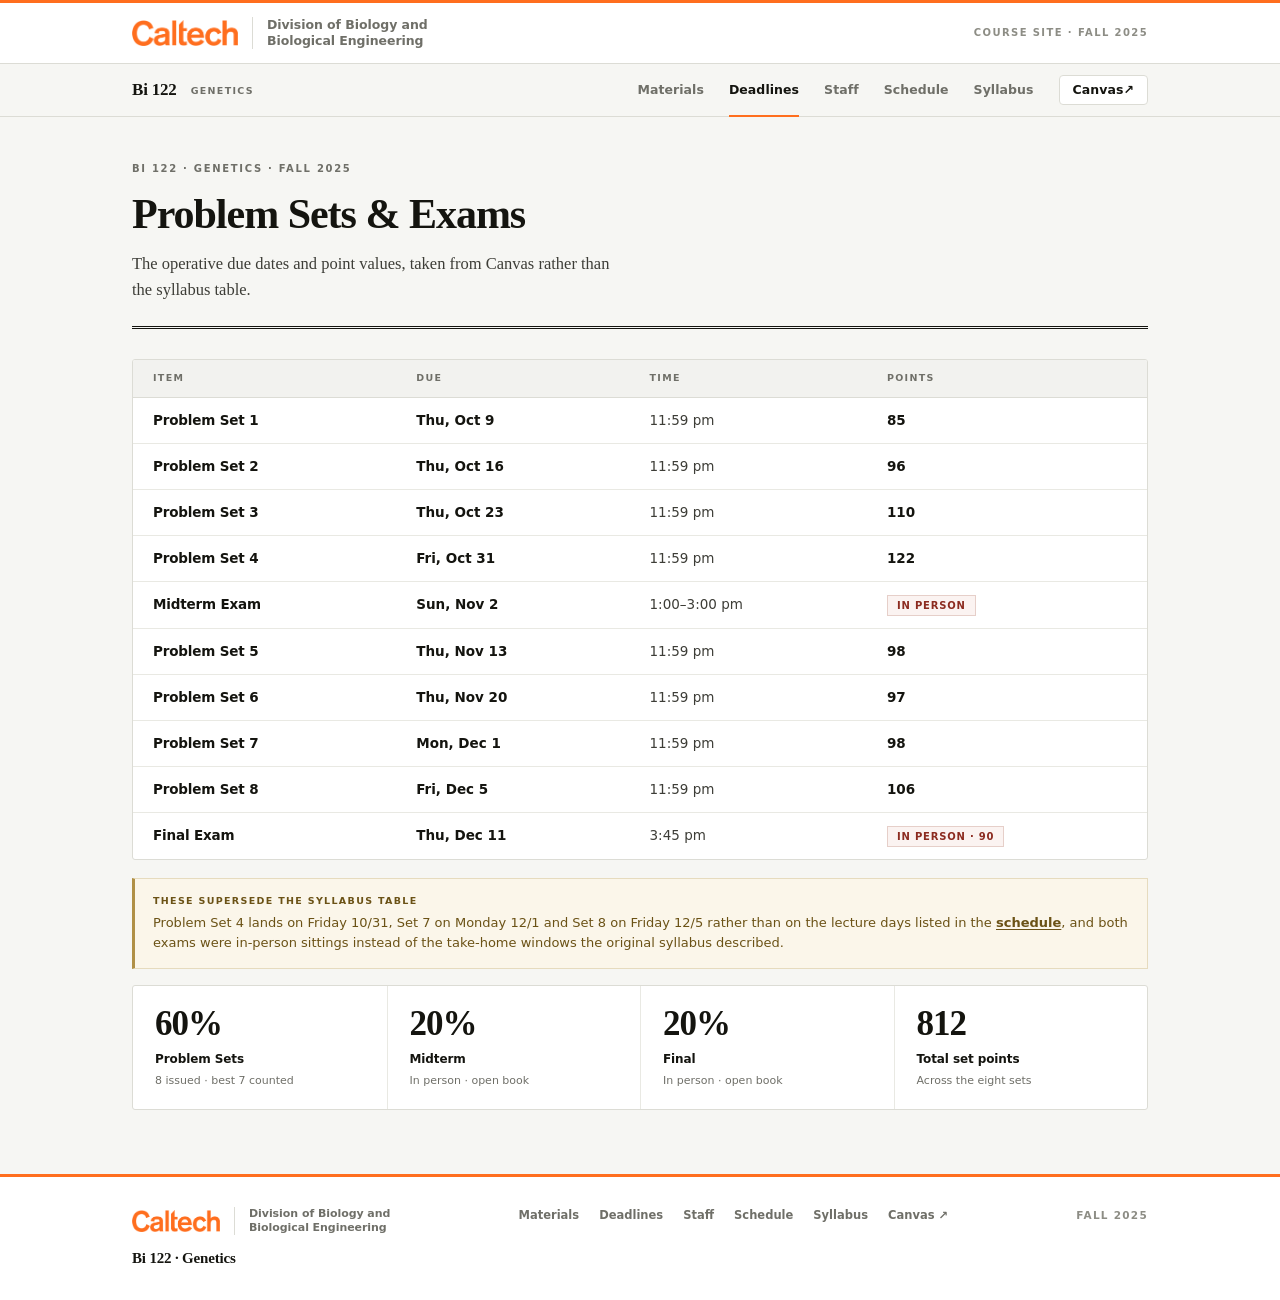
==== commit eaa5bce9: "Add the Caltech identity and orange accents Replaces the generic dark bar with the official BBE lock" ====
--- a/deadlines.html
+++ b/deadlines.html
@@ -20,16 +20,20 @@
 
 <a class="skip" href="#main">Skip to content</a>
 
-<div class="topbar">
-  <div class="topbar-inner">
-    <span class="topbar-org">California Institute of Technology</span>
-    <span class="topbar-div">Division of Biology and Biological Engineering</span>
+<div class="brandbar">
+  <div class="brandbar-inner">
+    <a class="lockup" href="https://www.bbe.caltech.edu/" target="_blank" rel="noopener">
+      <img src="images/caltech-wordmark.png" alt="Caltech" width="106" height="26">
+      <span class="lockup-rule" aria-hidden="true"></span>
+      <span class="lockup-div">Division of Biology and<br>Biological Engineering</span>
+    </a>
+    <span class="brandbar-note">Course site · Fall 2025</span>
   </div>
 </div>
 
 <nav class="nav" aria-label="Course sections">
   <div class="nav-inner">
-    <a class="nav-mark" href="index.html">Bi&nbsp;122 <span>Genetics</span></a>
+    <a class="nav-mark" href="index.html">Bi 122 <span>Genetics</span></a>
     <div class="nav-links">
       <a href="materials.html">Materials</a>
       <a href="deadlines.html" class="active" aria-current="page">Deadlines</a>
@@ -122,9 +126,12 @@
 <footer class="footer">
   <div class="footer-inner">
     <div class="footer-brand">
+      <a class="lockup lockup-sm" href="https://www.bbe.caltech.edu/" target="_blank" rel="noopener">
+        <img src="images/caltech-wordmark.png" alt="Caltech" width="88" height="21">
+        <span class="lockup-rule" aria-hidden="true"></span>
+        <span class="lockup-div">Division of Biology and<br>Biological Engineering</span>
+      </a>
       <div class="footer-title">Bi 122 · Genetics</div>
-      <div class="footer-sub">Division of Biology and Biological Engineering<br>
-        California Institute of Technology</div>
     </div>
     <nav class="footer-links" aria-label="Footer">
       <a href="materials.html">Materials</a>
--- a/styles.css
+++ b/styles.css
@@ -15,6 +15,8 @@
   --rule: #dcdcd5;
   --rule-soft: #e9e9e3;
   --rule-strong: #14140f;
+  --orange: #ff6e1e;          /* Caltech wordmark orange, sampled from the mark */
+  --orange-deep: #d4530b;     /* darkened for text/underline contrast on paper */
   --danger: #8c2b20;
   --danger-bg: #fbf3f1;
   --danger-rule: #e6cfc9;
@@ -53,7 +55,6 @@
   text-rendering: optimizeLegibility;
   -webkit-font-smoothing: antialiased;
   -moz-osx-font-smoothing: grayscale;
-  font-variant-numeric: tabular-nums;
 }
 
 ::selection {
@@ -87,28 +88,73 @@
   left: 0;
 }
 
-/* ── Top bar ───────────────────────────────────────────────────────── */
-
-.topbar {
-  background: var(--ink);
-  color: #f4f4ee;
-}
-
-.topbar-inner {
+/* ── Brand band ────────────────────────────────────────────────────── */
+
+.brandbar {
+  background: var(--panel);
+  border-top: 3px solid var(--orange);
+  border-bottom: 1px solid var(--rule);
+}
+
+.brandbar-inner {
   max-width: var(--measure);
   margin: 0 auto;
-  padding: 7px var(--gutter);
-  display: flex;
+  padding: 14px var(--gutter);
+  display: flex;
+  align-items: center;
   justify-content: space-between;
-  gap: 16px;
-  font-size: 10.5px;
-  font-weight: 700;
-  letter-spacing: 0.1em;
-  text-transform: uppercase;
-}
-
-.topbar-div {
-  color: #a7a79c;
+  gap: 20px;
+}
+
+.lockup {
+  display: inline-flex;
+  align-items: center;
+  gap: 14px;
+}
+
+.lockup img {
+  display: block;
+  width: 106px;
+  height: auto;
+}
+
+.lockup-rule {
+  width: 1px;
+  align-self: stretch;
+  min-height: 30px;
+  background: var(--rule);
+}
+
+.lockup-div {
+  font-size: 12.5px;
+  line-height: 1.28;
+  font-weight: 600;
+  letter-spacing: -0.005em;
+  color: var(--muted);
+}
+
+.lockup:hover .lockup-div {
+  color: var(--ink);
+}
+
+.lockup-sm img {
+  width: 88px;
+}
+
+.lockup-sm .lockup-div {
+  font-size: 11px;
+}
+
+.lockup-sm .lockup-rule {
+  min-height: 26px;
+}
+
+.brandbar-note {
+  font-size: 10px;
+  font-weight: 800;
+  letter-spacing: 0.14em;
+  text-transform: uppercase;
+  color: var(--muted-light);
 }
 
 /* ── Nav ───────────────────────────────────────────────────────────── */
@@ -194,7 +240,7 @@
 }
 
 .nav-links a.active::after {
-  background: var(--ink);
+  background: var(--orange);
 }
 
 .nav-links a.canvas {
@@ -306,6 +352,7 @@
 
 .meta-cell dd {
   margin: 5px 0 0;
+  font-variant-numeric: tabular-nums;
   font-size: 14px;
   font-weight: 650;
   letter-spacing: -0.008em;
@@ -385,6 +432,7 @@
 .prose a:hover,
 .callout a:hover {
   text-decoration-thickness: 2px;
+  text-decoration-color: var(--orange);
 }
 
 .grid-2 {
@@ -431,9 +479,9 @@
 .card-num {
   font-family: var(--mono);
   font-size: 10.5px;
-  font-weight: 600;
+  font-weight: 700;
   letter-spacing: 0.1em;
-  color: var(--muted-light);
+  color: var(--orange-deep);
 }
 
 .card-title {
@@ -447,6 +495,7 @@
 .card:hover .card-title {
   text-decoration: underline;
   text-decoration-thickness: 1px;
+  text-decoration-color: var(--orange);
   text-underline-offset: 3px;
 }
 
@@ -518,7 +567,7 @@
 
 .person-name {
   font-family: var(--serif);
-  font-size: 16px;
+  font-size: 15px;
   font-weight: 700;
   letter-spacing: -0.015em;
   margin-top: 3px;
@@ -618,6 +667,7 @@
 .file:hover .file-name {
   text-decoration: underline;
   text-decoration-thickness: 1px;
+  text-decoration-color: var(--orange);
   text-underline-offset: 3px;
 }
 
@@ -637,6 +687,7 @@
 
 .file-meta {
   flex: none;
+  font-variant-numeric: tabular-nums;
   font-family: var(--mono);
   font-size: 11px;
   color: var(--muted-light);
@@ -655,7 +706,7 @@
 }
 
 .file:hover .file-dl {
-  color: var(--ink);
+  color: var(--orange-deep);
 }
 
 /* ── Tables ────────────────────────────────────────────────────────── */
@@ -666,6 +717,7 @@
 
 table {
   width: 100%;
+  font-variant-numeric: tabular-nums;
   border-collapse: collapse;
   min-width: 580px;
 }
@@ -872,7 +924,7 @@
   height: 54px;
   background: var(--surface);
   border: 1px solid var(--rule);
-  border-left: 5px solid var(--ink);
+  border-left: 5px solid var(--orange);
 }
 
 .book-title {
@@ -1013,7 +1065,7 @@
 /* ── Footer ────────────────────────────────────────────────────────── */
 
 .footer {
-  border-top: 1px solid var(--rule);
+  border-top: 3px solid var(--orange);
   background: var(--panel);
 }
 
@@ -1026,6 +1078,10 @@
   align-items: flex-start;
   gap: 26px;
   flex-wrap: wrap;
+}
+
+.footer-brand .lockup {
+  margin-bottom: 12px;
 }
 
 .footer-title {
@@ -1085,7 +1141,7 @@
   .grid-2 {
     grid-template-columns: 1fr;
   }
-  .topbar-div {
+  .brandbar-note {
     display: none;
   }
 }
@@ -1162,7 +1218,7 @@
     background: #fff;
     font-size: 10.5pt;
   }
-  .topbar,
+  .brandbar-note,
   .nav,
   .skip,
   .viewer,
